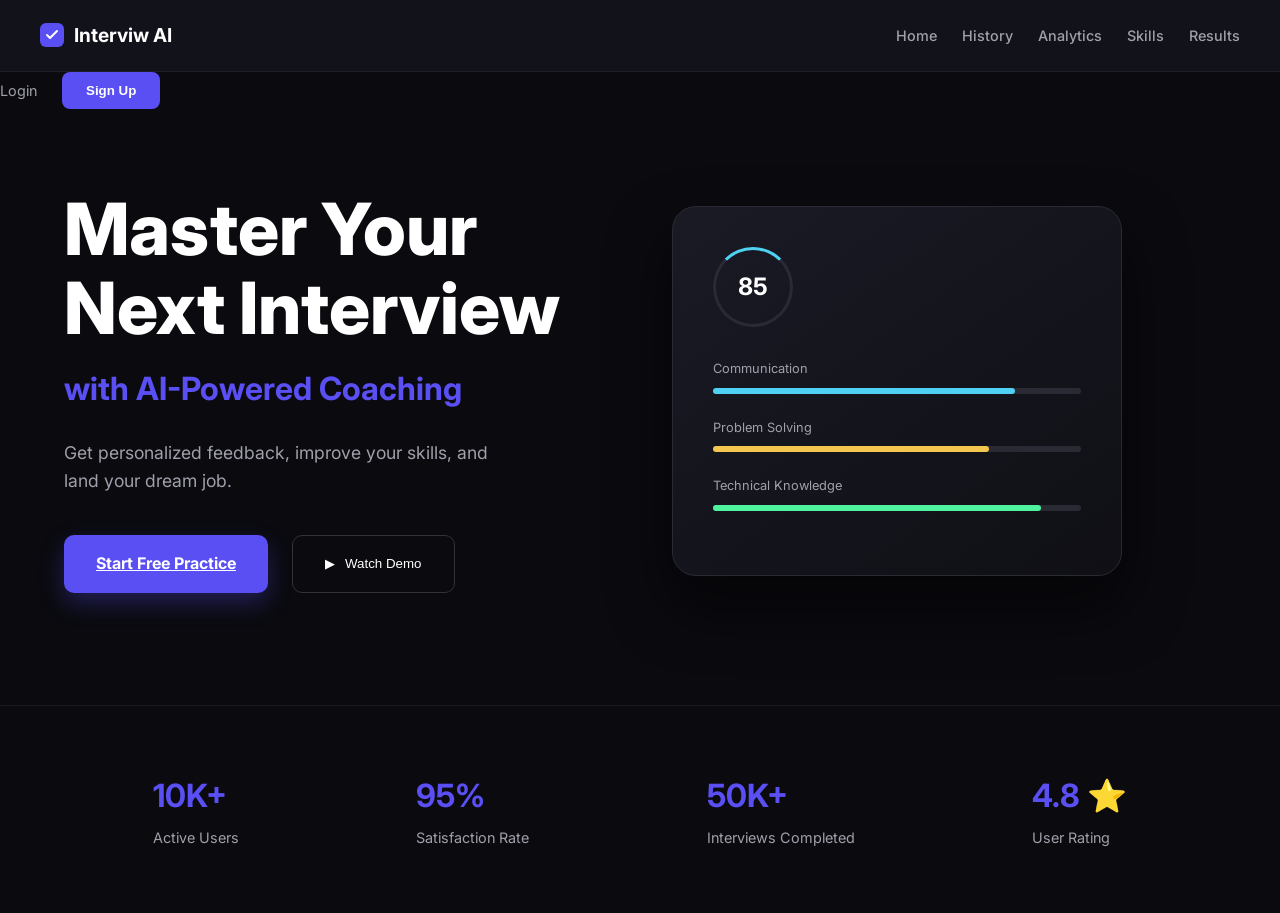
==== index.html @ ba4324e2 "Update index.html" ====
<!doctype html>
<html lang="uk">
  <head>
    <meta charset="UTF-8" />
    <meta name="viewport" content="width=device-width, initial-scale=1.0" />
    <title>Interview AI - Master Your Interview</title>
    <link rel="stylesheet" href="style.css" />
    <link
      href="https://fonts.googleapis.com/css2?family=Inter:wght@400;600;700;800&display=swap"
      rel="stylesheet"
    />
  </head>
  <body>
    <nav class="navbar">
    <div class="logo">
        <svg width="24" height="24" viewBox="0 0 24 24" fill="none" xmlns="http://www.w3.org/2000/svg">
            <rect width="24" height="24" rx="6" fill="#5a4ff3"/>
            <path d="M7 12L10 15L17 8" stroke="white" stroke-width="2" stroke-linecap="round" stroke-linejoin="round"/>
        </svg>
        <span>Interviw AI</span>
    </div>
   <div class="burger" id="burger">
        <span></span>
        <span></span>
        <span></span>
    </div>

    <ul class="nav-links" id="nav-links">
        <li><a href="index.html">Home</a></li>
        <li><a href="history.html">History</a></li>
        <li><a href="progress.html">Analytics</a></li>
        <li><a href="skills.html">Skills</a></li>
        <li><a href="dashboard.html">Results</a></li>
    </ul>
</nav>
      <div class="nav-auth">
        <a href="#" class="login-link">Login</a>
        <button class="btn-signup">Sign Up</button>
      </div>
    </nav>

    <main class="hero">
      <div class="hero-content">
        <h1>Master Your <br />Next Interview</h1>
        <p class="subtitle">with AI-Powered Coaching</p>
        <p class="description">
          Get personalized feedback, improve your skills, and land your dream
          job.
        </p>

        <div class="hero-btns">
          <a href="interview.html" class="btn-primary">Start Free Practice</a>
          <button class="btn-secondary">
            <span class="play-icon">▶</span> Watch Demo
          </button>
        </div>
      </div>

      <div class="hero-visual">
        <div class="dashboard-card">
          <div class="score-circle">
            <span class="score-num">85</span>
          </div>
          <div class="metrics">
            <div class="metric-item">
              <label>Communication</label>
              <div class="progress-bar">
                <div class="fill" style="width: 82%"></div>
              </div>
            </div>
            <div class="metric-item">
              <label>Problem Solving</label>
              <div class="progress-bar">
                <div class="fill yellow" style="width: 75%"></div>
              </div>
            </div>
            <div class="metric-item">
              <label>Technical Knowledge</label>
              <div class="progress-bar">
                <div class="fill green" style="width: 89%"></div>
              </div>
            </div>
          </div>
        </div>
      </div>
    </main>

    <section class="stats">
      <div class="stat-item">
        <h3>10K+</h3>
        <p>Active Users</p>
      </div>
      <div class="stat-item">
        <h3>95%</h3>
        <p>Satisfaction Rate</p>
      </div>
      <div class="stat-item">
        <h3>50K+</h3>
        <p>Interviews Completed</p>
      </div>
      <div class="stat-item">
        <h3>4.8 ⭐</h3>
        <p>User Rating</p>
      </div>
    </section>

    <script src="script.js"></script>
  </body>
</html>
---- style.css ----
:root {
    --bg-dark: #0a0a0f;
    --card-dark: #12121a;
    --primary-purple: #5a4ff3;
    --text-white: #ffffff;
    --text-gray: #a0a0ab;
    --accent-blue: #4fd1f3;
}

* {
    margin: 0;
    padding: 0;
    box-sizing: border-box;
}

body {
    font-family: 'Inter', sans-serif;
    background-color: var(--bg-dark);
    color: var(--text-white);
    line-height: 1.6;
    overflow-x: hidden;
}

.navbar {
    display: flex;
    justify-content: space-between;
    align-items: center;
    padding: 2rem 5%;
}

.logo {
    display: flex;
    align-items: center;
    font-weight: 700;
    font-size: 1.2rem;
    gap: 10px;
}

.logo img {
    width: 32px;
    height: 32px;
    object-fit: contain;
    border-radius: 6px;
}

.ai-text {
    color: var(--primary-purple);
}

.nav-links {
    display: flex;
    list-style: none;
    gap: 25px;
    align-items: center;
}

.nav-links a {
    text-decoration: none;
    color: var(--text-gray);
    font-size: 14px;
    font-weight: 500;
    transition: color 0.3s ease;
}

.nav-links a:hover {
    color: var(--text-white);
}

.nav-auth {
    display: flex;
    align-items: center;
    gap: 25px;
}

.login-link {
    text-decoration: none;
    color: var(--text-gray);
    font-size: 0.9rem;
    transition: 0.3s;
}

.login-link:hover {
    color: #fff;
}

.btn-signup {
    background: var(--primary-purple);
    color: white;
    border: none;
    padding: 0.7rem 1.5rem;
    border-radius: 8px;
    font-weight: 600;
    cursor: pointer;
    transition: 0.3s;
}

.btn-signup:hover {
    opacity: 0.9;
}

.hero {
    display: flex;
    align-items: center;
    padding: 5rem 5%;
    gap: 4rem;
}

.hero-content {
    flex: 1;
}

h1 {
    font-size: 4.5rem;
    line-height: 1.1;
    font-weight: 800;
    margin-bottom: 1rem;
}

.subtitle {
    font-size: 2rem;
    color: var(--primary-purple);
    font-weight: 700;
    margin-bottom: 1.5rem;
}

.description {
    color: var(--text-gray);
    max-width: 450px;
    font-size: 1.1rem;
    margin-bottom: 2.5rem;
}

.hero-btns {
    display: flex;
    gap: 1.5rem;
}

.btn-primary {
    background: var(--primary-purple);
    color: white;
    padding: 1rem 2rem;
    border-radius: 10px;
    border: none;
    font-weight: 700;
    cursor: pointer;
    box-shadow: 0 10px 25px rgba(90, 79, 243, 0.3);
}

.btn-secondary {
    background: transparent;
    color: white;
    padding: 1rem 2rem;
    border: 1px solid #333;
    border-radius: 10px;
    display: flex;
    align-items: center;
    gap: 10px;
    cursor: pointer;
}

.hero-visual {
    flex: 1;
    position: relative;
}

.dashboard-card {
    background: linear-gradient(145deg, #1a1a25, #0f0f15);
    border: 1px solid #2a2a35;
    border-radius: 24px;
    padding: 2.5rem;
    width: 100%;
    max-width: 450px;
    box-shadow: 0 30px 60px rgba(0, 0, 0, 0.5);
}

.score-circle {
    width: 80px;
    height: 80px;
    border: 3px solid #2a2a35;
    border-top-color: var(--accent-blue);
    border-radius: 50%;
    display: flex;
    align-items: center;
    justify-content: center;
    margin-bottom: 2rem;
}

.score-num {
    font-size: 1.5rem;
    font-weight: 700;
}

.metric-item {
    margin-bottom: 1.5rem;
}

.metric-item label {
    display: block;
    font-size: 0.8rem;
    color: var(--text-gray);
    margin-bottom: 0.5rem;
}

.progress-bar {
    height: 6px;
    background: #2a2a35;
    border-radius: 10px;
}

.fill {
    height: 100%;
    background: var(--accent-blue);
    border-radius: 10px;
}

.fill.yellow {
    background: #f3c64f;
}

.fill.green {
    background: #4ff39d;
}

.stats {
    display: flex;
    justify-content: space-around;
    padding: 4rem 5%;
    border-top: 1px solid #1a1a25;
    margin-top: 2rem;
}

.stat-item h3 {
    font-size: 2rem;
    color: var(--primary-purple);
    margin-bottom: 0.3rem;
}

.stat-item p {
    color: var(--text-gray);
    font-size: 0.9rem;
}

@media (max-width: 992px) {
    .hero {
        flex-direction: column;
        text-align: center;
    }

    h1 {
        font-size: 3rem;
    }

    .hero-content {
        display: flex;
        flex-direction: column;
        align-items: center;
    }

    .nav-links {
        display: none;
    }
}
/* Загальні стилі для нових сторінок */
.dashboard-container {
    max-width: 1000px;
    margin: 40px auto;
    background: #12121a;
    border-radius: 24px;
    padding: 32px;
    border: 1px solid #1e1e26;
}

.back-btn {
    color: #5a4ff3;
    text-decoration: none;
    font-size: 0.9rem;
    display: block;
    margin-bottom: 15px;
}

.skills-content {
    display: grid;
    grid-template-columns: 1fr 1fr;
    gap: 40px;
    align-items: center;
}

.chart-container {
    padding: 20px;
}

.skill-row {
    margin-bottom: 20px;
}

.skill-info {
    display: flex;
    justify-content: space-between;
    font-size: 0.9rem;
    margin-bottom: 8px;
}

.progress-bg {
    height: 6px;
    background: #1e1e26;
    border-radius: 10px;
}

.progress-fill {
    height: 100%;
    border-radius: 10px;
}

.green {
    background: #4ff39d;
}

.yellow {
    background: #f3c64f;
}

.purple {
    background: #5a4ff3;
}

.red {
    background: #f34f4f;
}


.recom-grid {
    display: grid;
    grid-template-columns: 2fr 1fr;
    gap: 20px;
}

.recom-card {
    background: #16161e;
    padding: 20px;
    border-radius: 16px;
    display: flex;
    align-items: center;
    gap: 20px;
    margin-bottom: 15px;
    border: 1px solid #1e1e26;
}

.recom-icon {
    font-size: 1.5rem;
}

.tag {
    font-size: 0.7rem;
    padding: 2px 8px;
    border-radius: 4px;
    margin-left: 10px;
}

.tag.red {
    background: rgba(243, 79, 79, 0.1);
    color: #f34f4f;
}

.tag.yellow {
    background: rgba(243, 198, 79, 0.1);
    color: #f3c64f;
}

.pro-tip-card {
    background: linear-gradient(145deg, #1a1a25, #0a0a0f);
    padding: 30px;
    border-radius: 20px;
    text-align: center;
    border: 1px solid #5a4ff333;
}

.star-icon {
    color: #5a4ff3;
    font-size: 2rem;
    margin-bottom: 15px;
}

.sparkline {
    width: 100%;
    height: 60px;
    margin-top: 20px;
}
.navbar {
    display: flex;
    justify-content: space-between;
    align-items: center;
    padding: 20px 40px;
    background: #12121a;
    border-bottom: 1px solid #1e1e26;
}

.logo {
    display: flex;
    align-items: center;
    gap: 10px;
    font-weight: 700;
    white-space: nowrap;
}

.nav-links {
    display: flex;
    gap: 25px;
    list-style: none;
    margin: 0;
    padding: 0;
}

.nav-links a {
    color: #a0a0ab;
    text-decoration: none;
    font-size: 0.9rem;
    font-weight: 500;
    transition: 0.2s;
    white-space: nowrap;
}

.nav-links a:hover {
    color: #5a4ff3;
}

@media (max-width: 768px) {
    .navbar {
        flex-direction: column;
        padding: 15px;
        gap: 15px;
    }

    .nav-scroll-container {
        width: 100%;
        overflow-x: auto;
        -webkit-overflow-scrolling: touch;
        padding-bottom: 5px;
    }

    .nav-scroll-container::-webkit-scrollbar {
        display: none;
    }

    .nav-links {
        gap: 20px;
        padding: 0 10px;
    }
}
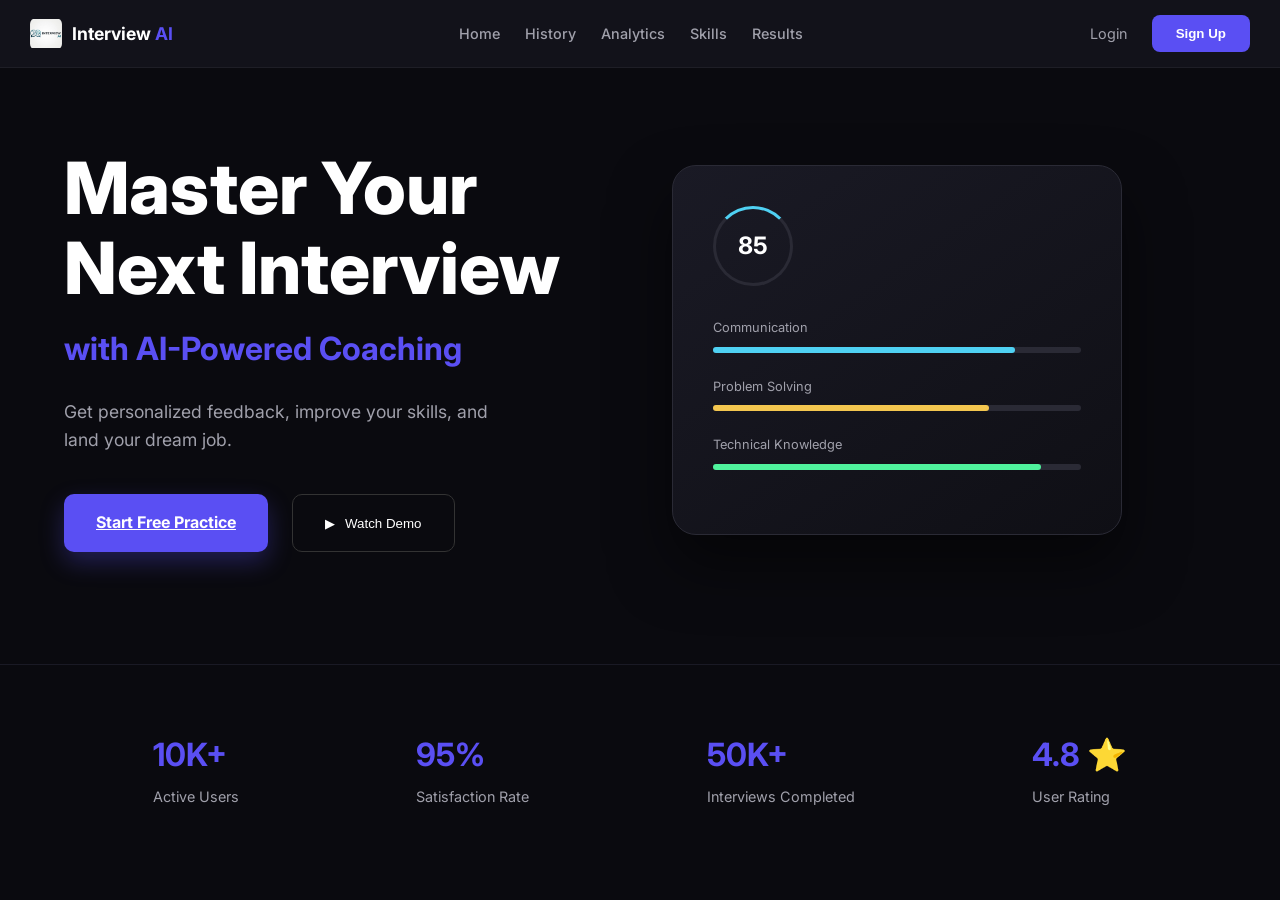
==== commit 77aab0ee: "Update index.html" ====
--- a/index.html
+++ b/index.html
@@ -12,19 +12,17 @@
   </head>
   <body>
     <nav class="navbar">
-    <div class="logo">
-        <svg width="24" height="24" viewBox="0 0 24 24" fill="none" xmlns="http://www.w3.org/2000/svg">
-            <rect width="24" height="24" rx="6" fill="#5a4ff3"/>
-            <path d="M7 12L10 15L17 8" stroke="white" stroke-width="2" stroke-linecap="round" stroke-linejoin="round"/>
-        </svg>
-        <span>Interviw AI</span>
+      <div class="logo">
+        <img src="logo.jpg" alt="Intervue AI Logo" />
+        <span>Interview <span class="ai-text">AI</span></span>
+      </div>
     </div>
    <div class="burger" id="burger">
         <span></span>
         <span></span>
         <span></span>
     </div>
-
+    
     <ul class="nav-links" id="nav-links">
         <li><a href="index.html">Home</a></li>
         <li><a href="history.html">History</a></li>
@@ -32,7 +30,6 @@
         <li><a href="skills.html">Skills</a></li>
         <li><a href="dashboard.html">Results</a></li>
     </ul>
-</nav>
       <div class="nav-auth">
         <a href="#" class="login-link">Login</a>
         <button class="btn-signup">Sign Up</button>
--- a/style.css
+++ b/style.css
@@ -446,3 +446,91 @@
         padding: 0 10px;
     }
 }
+.navbar {
+    display: flex;
+    justify-content: space-between;
+    align-items: center;
+    padding: 15px 30px;
+    background: #12121a;
+    border-bottom: 1px solid #1e1e26;
+    position: relative;
+    z-index: 1000;
+}
+
+.logo {
+    display: flex;
+    align-items: center;
+    gap: 10px;
+    font-weight: 700;
+    font-size: 1.1rem;
+}
+
+.nav-links {
+    display: flex;
+    gap: 25px;
+    list-style: none;
+    margin: 0;
+    padding: 0;
+}
+
+.nav-links a {
+    color: #a0a0ab;
+    text-decoration: none;
+    font-size: 0.9rem;
+    transition: 0.3s;
+}
+
+.nav-links a:hover {
+    color: #5a4ff3;
+}
+
+.burger {
+    display: none;
+    flex-direction: column;
+    gap: 5px;
+    cursor: pointer;
+}
+
+.burger span {
+    width: 25px;
+    height: 2px;
+    background: white;
+    transition: 0.3s;
+}
+
+@media (max-width: 768px) {
+    .burger {
+        display: flex;
+    }
+
+    .nav-links {
+        position: absolute;
+        top: 100%;
+        left: 0;
+        width: 100%;
+        background: #12121a;
+        flex-direction: column;
+        gap: 0;
+        max-height: 0;
+        overflow: hidden;
+        transition: max-height 0.3s ease-out;
+        border-bottom: 0px solid #1e1e26;
+    }
+
+    .nav-links.active {
+        max-height: 400px;
+        border-bottom: 1px solid #1e1e26;
+    }
+
+    .nav-links li {
+        width: 100%;
+        text-align: center;
+    }
+
+    .nav-links a {
+        display: block;
+        padding: 20px;
+        border-top: 1px solid #1e1e26;
+        width: 100%;
+    }
+}
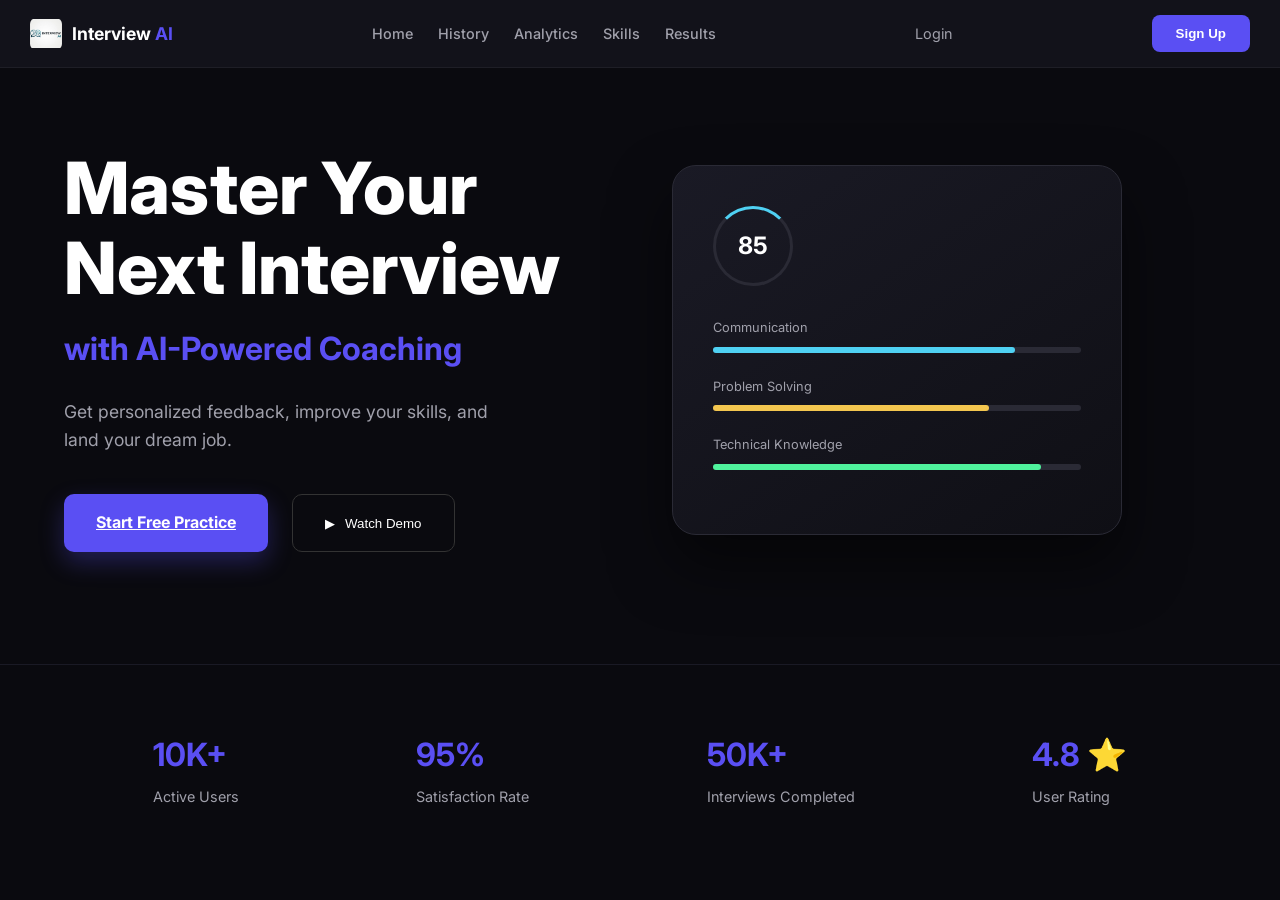
==== commit 3a50621f: "Update index.html" ====
--- a/index.html
+++ b/index.html
@@ -30,10 +30,8 @@
         <li><a href="skills.html">Skills</a></li>
         <li><a href="dashboard.html">Results</a></li>
     </ul>
-      <div class="nav-auth">
         <a href="#" class="login-link">Login</a>
         <button class="btn-signup">Sign Up</button>
-      </div>
     </nav>
 
     <main class="hero">
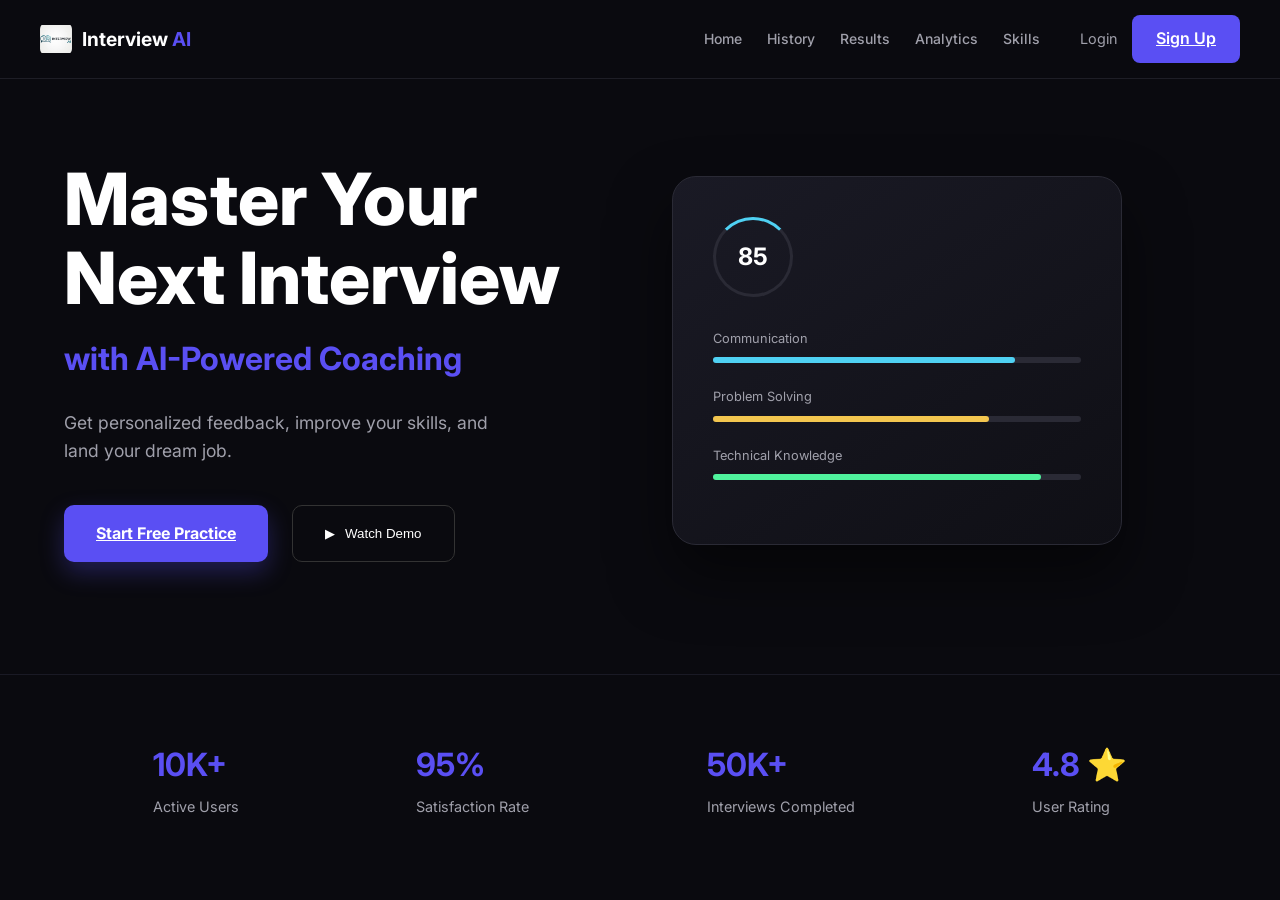
==== commit 8041ad14: "Update index.html" ====
--- a/index.html
+++ b/index.html
@@ -16,22 +16,29 @@
         <img src="logo.jpg" alt="Intervue AI Logo" />
         <span>Interview <span class="ai-text">AI</span></span>
       </div>
-    </div>
-   <div class="burger" id="burger">
-        <span></span>
-        <span></span>
-        <span></span>
-    </div>
-    
-    <ul class="nav-links" id="nav-links">
-        <li><a href="index.html">Home</a></li>
-        <li><a href="history.html">History</a></li>
-        <li><a href="progress.html">Analytics</a></li>
-        <li><a href="skills.html">Skills</a></li>
-        <li><a href="dashboard.html">Results</a></li>
-    </ul>
-        <a href="#" class="login-link">Login</a>
-        <button class="btn-signup">Sign Up</button>
+
+      <div class="nav-right">
+        <div class="nav-container" id="navContainer">
+          <ul class="nav-links">
+            <li><a href="index.html">Home</a></li>
+            <li><a href="history.html">History</a></li>
+            <li><a href="dashboard.html">Results</a></li>
+            <li><a href="progress.html">Analytics</a></li>
+            <li><a href="skills.html">Skills</a></li>
+          </ul>
+
+          <div class="nav-auth">
+            <a href="login.html" class="login-link">Login</a>
+            <a href="signup.html" class="btn-signup">Sign Up</a>
+          </div>
+        </div>
+
+        <div class="burger" id="burgerMenu">
+          <span></span>
+          <span></span>
+          <span></span>
+        </div>
+      </div>
     </nav>
 
     <main class="hero">
@@ -45,7 +52,7 @@
 
         <div class="hero-btns">
           <a href="interview.html" class="btn-primary">Start Free Practice</a>
-          <button class="btn-secondary">
+          <button class="btn-secondary" id="openDemoBtn">
             <span class="play-icon">▶</span> Watch Demo
           </button>
         </div>
@@ -80,6 +87,15 @@
       </div>
     </main>
 
+    <div class="video-modal" id="videoModal">
+      <div class="modal-content">
+        <button class="close-modal" id="closeModalBtn">&times;</button>
+        <video id="demoVideo" controls playsinline>
+          <source src="demo.mp4" type="video/mp4" />
+        </video>
+      </div>
+    </div>
+
     <section class="stats">
       <div class="stat-item">
         <h3>10K+</h3>
--- a/style.css
+++ b/style.css
@@ -385,152 +385,136 @@
     height: 60px;
     margin-top: 20px;
 }
+
+.video-modal {
+    display: none;
+    position: fixed;
+    top: 0;
+    left: 0;
+    width: 100%;
+    height: 100%;
+    background: rgba(0, 0, 0, 0.9);
+    z-index: 3000;
+    justify-content: center;
+    align-items: center;
+}
+
+.video-modal.active {
+    display: flex;
+}
+
+.modal-content {
+    position: relative;
+    width: 90%;
+    max-width: 1000px;
+}
+
+#demoVideo {
+    width: 100%;
+    border-radius: 12px;
+    display: block;
+}
+
+.close-modal {
+    position: absolute;
+    top: -45px;
+    right: 0;
+    background: none;
+    border: none;
+    color: white;
+    font-size: 40px;
+    cursor: pointer;
+    line-height: 1;
+}
 .navbar {
     display: flex;
     justify-content: space-between;
     align-items: center;
-    padding: 20px 40px;
-    background: #12121a;
+    padding: 15px 40px;
+    background: #0a0a0f;
     border-bottom: 1px solid #1e1e26;
-}
-
-.logo {
-    display: flex;
-    align-items: center;
-    gap: 10px;
-    font-weight: 700;
-    white-space: nowrap;
+    position: sticky;
+    top: 0;
+    z-index: 1000;
+}
+
+.nav-right {
+    display: flex;
+    align-items: center;
+}
+
+.nav-container {
+    display: flex;
+    align-items: center;
+    gap: 40px;
 }
 
 .nav-links {
     display: flex;
     gap: 25px;
     list-style: none;
-    margin: 0;
-    padding: 0;
-}
-
-.nav-links a {
-    color: #a0a0ab;
-    text-decoration: none;
-    font-size: 0.9rem;
-    font-weight: 500;
-    transition: 0.2s;
-    white-space: nowrap;
-}
-
-.nav-links a:hover {
-    color: #5a4ff3;
-}
-
-@media (max-width: 768px) {
-    .navbar {
-        flex-direction: column;
-        padding: 15px;
-        gap: 15px;
-    }
-
-    .nav-scroll-container {
-        width: 100%;
-        overflow-x: auto;
-        -webkit-overflow-scrolling: touch;
-        padding-bottom: 5px;
-    }
-
-    .nav-scroll-container::-webkit-scrollbar {
-        display: none;
-    }
-
-    .nav-links {
-        gap: 20px;
-        padding: 0 10px;
-    }
-}
-.navbar {
-    display: flex;
-    justify-content: space-between;
-    align-items: center;
-    padding: 15px 30px;
-    background: #12121a;
-    border-bottom: 1px solid #1e1e26;
-    position: relative;
-    z-index: 1000;
-}
-
-.logo {
-    display: flex;
-    align-items: center;
-    gap: 10px;
-    font-weight: 700;
-    font-size: 1.1rem;
-}
-
-.nav-links {
-    display: flex;
-    gap: 25px;
-    list-style: none;
-    margin: 0;
-    padding: 0;
-}
-
-.nav-links a {
-    color: #a0a0ab;
-    text-decoration: none;
-    font-size: 0.9rem;
-    transition: 0.3s;
-}
-
-.nav-links a:hover {
-    color: #5a4ff3;
-}
-
+}
+
+.nav-auth {
+    display: flex;
+    align-items: center;
+    gap: 15px;
+}
+
+/* Бургер прихований на десктопі */
 .burger {
     display: none;
     flex-direction: column;
-    gap: 5px;
+    gap: 6px;
     cursor: pointer;
+    margin-left: 20px;
 }
 
 .burger span {
-    width: 25px;
+    width: 28px;
     height: 2px;
     background: white;
     transition: 0.3s;
 }
 
-@media (max-width: 768px) {
+/* Мобільна версія */
+@media (max-width: 992px) {
     .burger {
         display: flex;
     }
 
+    .nav-container {
+        position: fixed;
+        top: 0;
+        right: -100%;
+        width: 100%;
+        height: 100vh;
+        background: #0a0a0f;
+        flex-direction: column;
+        justify-content: center;
+        gap: 50px;
+        transition: 0.4s ease;
+    }
+
+    .nav-container.active {
+        right: 0;
+    }
+
     .nav-links {
-        position: absolute;
-        top: 100%;
-        left: 0;
+        flex-direction: column;
+        align-items: center;
+        gap: 30px;
+    }
+
+    .nav-auth {
+        flex-direction: column;
         width: 100%;
-        background: #12121a;
-        flex-direction: column;
-        gap: 0;
-        max-height: 0;
-        overflow: hidden;
-        transition: max-height 0.3s ease-out;
-        border-bottom: 0px solid #1e1e26;
-    }
-
-    .nav-links.active {
-        max-height: 400px;
-        border-bottom: 1px solid #1e1e26;
-    }
-
-    .nav-links li {
+        padding: 0 40px;
+    }
+
+    .btn-signup,
+    .login-link {
         width: 100%;
         text-align: center;
     }
-
-    .nav-links a {
-        display: block;
-        padding: 20px;
-        border-top: 1px solid #1e1e26;
-        width: 100%;
-    }
-}
+}
